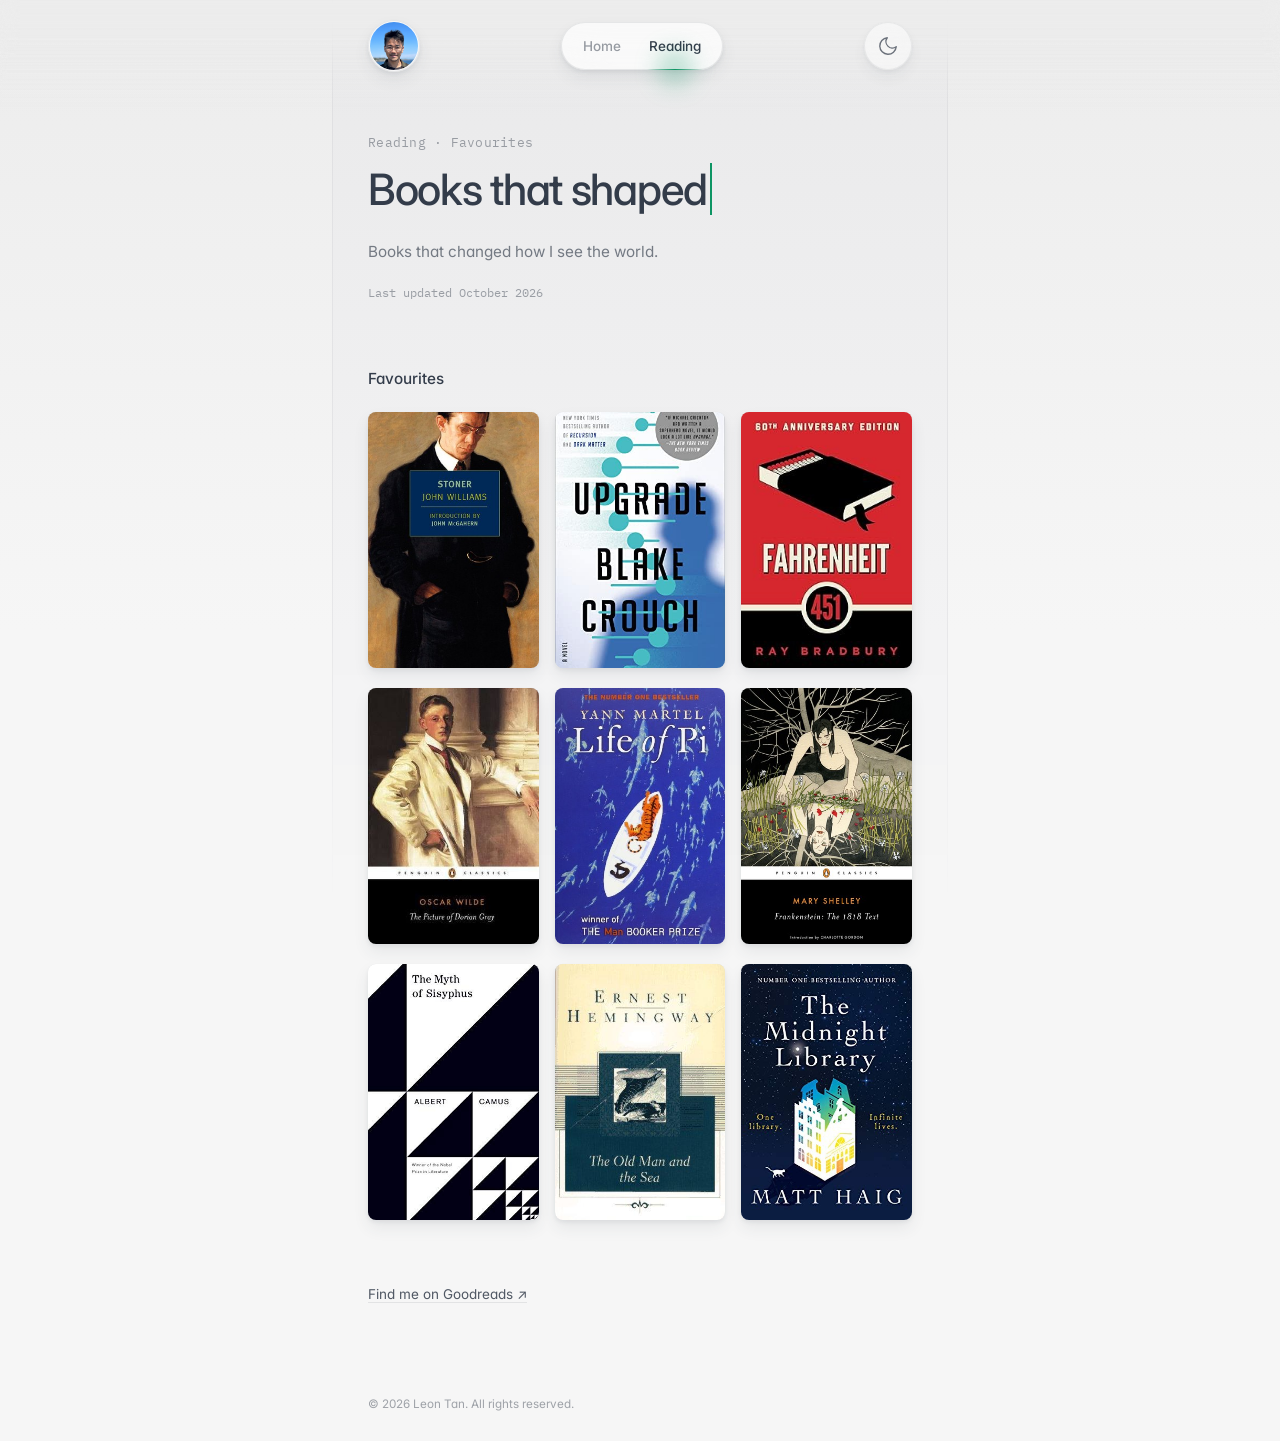
==== reading/index.html @ 954e8405 "v2.0.0 - Added a reading subpage" ====
<!DOCTYPE html>
<html lang="en" class="dark">
<head>
    <meta charset="UTF-8">
    <meta name="viewport" content="width=device-width, initial-scale=1.0">
    <title>Reading · it's Leon Tan</title>
    <meta name="description" content="A curated shelf of the books that have shaped Leon Tan's thinking.">
    <link rel="icon" type="image/x-icon" href="../src/rubik.png">

    <!-- Apply saved / system theme before first paint to avoid a flash -->
    <script>
        (function () {
            var root = document.documentElement;
            var theme;
            try { theme = localStorage.getItem("theme"); } catch (e) {}
            if (theme !== "light" && theme !== "dark") {
                theme = window.matchMedia("(prefers-color-scheme: light)").matches ? "light" : "dark";
            }
            root.classList.remove("light", "dark");
            root.classList.add(theme, "js");
        })();
    </script>

    <link rel="preconnect" href="https://fonts.googleapis.com">
    <link rel="preconnect" href="https://fonts.gstatic.com" crossorigin>
    <link rel="stylesheet" href="https://fonts.googleapis.com/css2?family=IBM+Plex+Mono:wght@400;500&family=Inter:wght@400;500;600&display=swap">
    <link rel="stylesheet" href="../css/index.css">
    <script src="../js/index.js" defer></script>
    <script src="../js/reading.js" defer></script>
</head>

<body>
    <div class="rails" aria-hidden="true"></div>

    <!-- ========== HEADER ========== -->
    <header>
        <div class="header-blur" aria-hidden="true">
            <span></span><span></span><span></span>
        </div>

        <div class="container header-inner">
            <a id="avatar" class="glass" href="../" aria-label="Leon Tan — home">
                <img src="../src/headshot.jpg" alt="Leon Tan" width="48" height="48">
            </a>

            <nav class="glass site-nav" aria-label="Main">
                <a href="../">Home</a>
                <a href="./" class="active" aria-current="page">Reading</a>
            </nav>

            <button id="theme-toggle" class="glass" type="button" aria-label="Switch theme">
                <svg class="icon-sun" viewBox="0 0 24 24" aria-hidden="true"><circle cx="12" cy="12" r="4"/><path d="M12 2v2M12 20v2M4.9 4.9l1.4 1.4M17.7 17.7l1.4 1.4M2 12h2M20 12h2M4.9 19.1l1.4-1.4M17.7 6.3l1.4-1.4"/></svg>
                <svg class="icon-moon" viewBox="0 0 24 24" aria-hidden="true"><path d="M21 12.8A9 9 0 1 1 11.2 3a7 7 0 0 0 9.8 9.8z"/></svg>
            </button>
        </div>
    </header>

    <!-- ========== MAIN ========== -->
    <main class="container">

        <!-- INTRO -->
        <section id="reading" class="ani">
            <p class="eyebrow">Reading &middot; Favourites</p>
            <h1 class="typewrite" data-type='["Books that shaped me.", "Lives I borrowed.", "Doors I walked through."]' data-period="2200"><span class="wrap"></span></h1>

            <p>
                Books that changed how I see the world. 
            </p>
            <p id="last-updated" class="updated" hidden></p>
        </section>

        <!-- SHELF (rendered by js/reading.js from src/goodreads_library_export.csv) -->
        <section id="favourites">
            <h2 class="ani">Favourites</h2>
            <ul id="book-grid" class="books"></ul>
            <p id="books-status" class="books-status" role="status">Loading the shelf…</p>
            <noscript><p class="books-status">The shelf needs JavaScript to load. You can still browse everything on Goodreads below.</p></noscript>
        </section>

        <!-- GOODREADS -->
        <section id="goodreads" class="ani">
            <p class="goodreads-link">
                <a href="https://www.goodreads.com/user/show/123224728-leon-the-amateur" target="_blank" rel="noopener noreferrer">Find me on Goodreads ↗</a>
            </p>
        </section>
    </main>

    <!-- ========== FOOTER ========== -->
    <footer class="container">
        <div>&#169; 2026 Leon Tan. All rights reserved.</div>
    </footer>
</body>

</html>
---- css/index.css ----
/* ==========================================================================
   THEME TOKENS
   All text/border colours derive from one base colour (--base, as RGB
   channels) at different opacities. Light/dark only swap the raw values.
   ========================================================================== */
:root {
    --column: 544px;
    --gutter: 20px;
    --header-height: 88px;

    --font-sans: "Inter", ui-sans-serif, system-ui, sans-serif;
    --font-mono: "IBM Plex Mono", ui-monospace, Menlo, Consolas, monospace;

    --ease-out-expo: cubic-bezier(.19, 1, .22, 1);
}

html.dark {
    --base: 255 255 255;
    --accent: 51 204 148;           /* brightened brand green for dark bg */
    --on-accent: 4 20 14;
    --bg-top: #050505;
    --bg-bottom: #111111;
    --glass-bg: rgb(255 255 255 / .06);
    --shadow: rgb(0 0 0 / .35);
    color-scheme: dark;
}

html.light {
    --base: 51 60 74;               /* slate */
    --accent: 14 149 100;           /* original brand green hsl(158 83% 32%) */
    --on-accent: 255 255 255;
    --bg-top: #ececec;
    --bg-bottom: #f6f6f6;
    --glass-bg: rgb(255 255 255 / .7);
    --shadow: rgb(51 60 74 / .08);
    color-scheme: light;
}

:root {
    --heading: rgb(var(--base));
    --text: rgb(var(--base) / .65);
    --muted: rgb(var(--base) / .45);
    --border: rgb(var(--base) / .1);
    --rail: rgb(var(--base) / .06);
    --accent-c: rgb(var(--accent));
}

/* ==========================================================================
   BASE
   ========================================================================== */
*, *::before, *::after { box-sizing: border-box; }

html {
    font-size: 18px;
    scroll-behavior: smooth;
    scroll-padding-top: var(--header-height);
    background-color: var(--bg-bottom);
    scrollbar-color: rgb(var(--accent) / .6) transparent;
    scrollbar-width: thin;
}

body {
    margin: 0;
    min-height: 100vh;
    min-height: 100dvh;
    display: flex;
    flex-direction: column;
    isolation: isolate;
    font-family: var(--font-sans);
    font-size: .85rem;
    line-height: 1.6;
    color: var(--text);
    -webkit-font-smoothing: antialiased;
    font-feature-settings: "kern", "liga", "cv11";
    transition: color .3s ease;
}

/* Fixed vertical background gradient */
body::before {
    content: "";
    position: fixed;
    inset: 0;
    z-index: -2;
    pointer-events: none;
    background: linear-gradient(to bottom, var(--bg-top) 0%, var(--bg-bottom) 70%);
}

::selection { background: rgb(var(--accent) / .3); color: var(--heading); }

a {
    color: rgb(var(--base) / .85);
    text-decoration: underline;
    text-decoration-color: var(--border);
    text-decoration-thickness: 1px;
    text-underline-offset: 3px;
    transition: color .2s ease, text-decoration-color .2s ease;
}
a:hover {
    color: var(--heading);
    text-decoration-color: var(--accent-c);
}

:focus-visible {
    outline: 2px solid var(--accent-c);
    outline-offset: 2px;
    border-radius: 6px;
}

.container {
    width: 100%;
    max-width: calc(var(--column) + 2 * var(--gutter));
    margin-inline: auto;
    padding-inline: var(--gutter);
}

/* Faint vertical rails framing the column */
.rails {
    position: fixed;
    inset-block: 0;
    left: 50%;
    z-index: -1;
    width: calc(var(--column) + 8vw);
    max-width: calc(var(--column) + 4rem);
    transform: translateX(-50%);
    pointer-events: none;
    border-inline: 1px solid var(--rail);
    background: rgb(var(--base) / .012);
    -webkit-mask-image: linear-gradient(#000 70%, transparent 100%);
            mask-image: linear-gradient(#000 70%, transparent 100%);
}

/* Scroll reveal (only hides content when JS is running) */
.js .ani {
    opacity: 0;
    transform: translateY(8px);
    transition: opacity .6s ease, transform .6s var(--ease-out-expo);
}
.js .ani.show {
    opacity: 1;
    transform: none;
}

/* ==========================================================================
   GLASS PILLS
   ========================================================================== */
.glass {
    background: var(--glass-bg);
    -webkit-backdrop-filter: blur(24px);
            backdrop-filter: blur(24px);
    border-radius: 999px;
    box-shadow:
        inset 0 0 0 1px var(--border),
        0 2px 4px var(--shadow),
        0 8px 16px var(--shadow);
}

/* ==========================================================================
   HEADER
   ========================================================================== */
header {
    position: sticky;
    top: 0;
    z-index: 100;
    padding: 20px 0;
}

/* Progressive blur: stacked layers, stronger toward the top */
.header-blur {
    position: absolute;
    inset: 0 0 -20px 0;
    pointer-events: none;
}
.header-blur::before {
    content: "";
    position: absolute;
    inset: 0;
    background: linear-gradient(to bottom, var(--bg-top) 0%, transparent 100%);
    opacity: .6;
}
.header-blur span {
    position: absolute;
    inset: 0;
}
.header-blur span:nth-child(1) {
    -webkit-backdrop-filter: blur(1px); backdrop-filter: blur(1px);
    -webkit-mask-image: linear-gradient(to bottom, #000 40%, transparent 100%);
            mask-image: linear-gradient(to bottom, #000 40%, transparent 100%);
}
.header-blur span:nth-child(2) {
    -webkit-backdrop-filter: blur(3px); backdrop-filter: blur(3px);
    -webkit-mask-image: linear-gradient(to bottom, #000 25%, transparent 75%);
            mask-image: linear-gradient(to bottom, #000 25%, transparent 75%);
}
.header-blur span:nth-child(3) {
    -webkit-backdrop-filter: blur(8px); backdrop-filter: blur(8px);
    -webkit-mask-image: linear-gradient(to bottom, #000 10%, transparent 50%);
            mask-image: linear-gradient(to bottom, #000 10%, transparent 50%);
}

.header-inner {
    position: relative;
    display: flex;
    align-items: center;
    justify-content: space-between;
    gap: 6px;
}

#avatar {
    display: block;
    padding: 2px;
    line-height: 0;
    transition: transform .2s ease;
}
#avatar img {
    width: 48px;
    height: 48px;
    border-radius: 50%;
    object-fit: cover;
}
#avatar:hover { transform: scale(1.05); }
#avatar:active { transform: scale(.95); }

/* Main nav pill (Home / Reading) */
.site-nav {
    display: flex;
    padding: 0 8px;
}
.site-nav a,
.section-nav a {
    position: relative;
    display: flex;
    align-items: center;
    justify-content: center;
    padding: 13px 10px;
    color: var(--heading);
    text-decoration: none;
    opacity: .5;
    transition: opacity .2s ease;
}
.site-nav a {
    padding-inline: 14px;
    font-size: .75rem;
    font-weight: 500;
    line-height: 22px;
}
:is(.site-nav, .section-nav) a:hover,
:is(.site-nav, .section-nav) a:focus-visible,
:is(.site-nav, .section-nav) a.active { opacity: 1; }

/* Active indicator: thin fading line + soft glow */
:is(.site-nav, .section-nav) a::after,
:is(.site-nav, .section-nav) a::before {
    content: "";
    position: absolute;
    left: 50%;
    pointer-events: none;
    opacity: 0;
    transform: translateX(-50%) scaleX(.4);
    transition: opacity .3s ease, transform .4s var(--ease-out-expo);
}
.site-nav a::after {
    bottom: 0;
    width: 70%;
    height: 1px;
    background: linear-gradient(to right, transparent, var(--accent-c), transparent);
}
.site-nav a::before {
    bottom: -14px;
    width: 32px;
    height: 32px;
    border-radius: 50%;
    background: rgb(var(--accent) / .35);
    filter: blur(12px);
}
.site-nav a.active::after,
.site-nav a.active::before {
    opacity: 1;
    transform: translateX(-50%) scaleX(1);
}

/* ==========================================================================
   SECTION NAV
   Same icons and active line/glow as the old header nav, turned vertical.
   Desktop: floating rail left of the column. Mobile: see RESPONSIVE.
   ========================================================================== */
.section-nav {
    position: fixed;
    z-index: 90;
    top: 50%;
    right: calc(50% + var(--column) / 2 + 2rem + 20px);
    transform: translateY(-50%);
}
.section-nav ul {
    display: flex;
    flex-direction: column;
    margin: 0;
    padding: 8px 0;
    list-style: none;
}
.section-nav a { padding: 10px 13px; }
.section-toggle { display: none; }

/* Vertical active indicator on the left edge */
.section-nav a::after,
.section-nav a::before {
    left: 0;
    top: 50%;
    transform: translateY(-50%) scaleY(.4);
}
.section-nav a::after {
    width: 1px;
    height: 60%;
    background: linear-gradient(to bottom, transparent, var(--accent-c), transparent);
}
.section-nav a::before {
    left: -16px;
    width: 32px;
    height: 32px;
    border-radius: 50%;
    background: rgb(var(--accent) / .35);
    filter: blur(12px);
    transform: translateY(-50%) scale(.4);
}
.section-nav a.active::after { opacity: 1; transform: translateY(-50%) scaleY(1); }
.section-nav a.active::before { opacity: 1; transform: translateY(-50%) scale(1); }

/* Hover label (desktop) */
.section-label {
    position: absolute;
    left: calc(100% + 10px);
    top: 50%;
    padding: 4px 10px;
    border-radius: 999px;
    font: 500 .65rem/1.4 var(--font-mono);
    white-space: nowrap;
    color: var(--heading);
    background: var(--bg-bottom);
    box-shadow: inset 0 0 0 1px var(--border), 0 4px 12px var(--shadow);
    opacity: 0;
    pointer-events: none;
    transform: translate(-6px, -50%);
    transition: opacity .2s ease, transform .3s var(--ease-out-expo);
}
.section-nav a:hover .section-label,
.section-nav a:focus-visible .section-label {
    opacity: 1;
    transform: translate(0, -50%);
}

/* Floating toggle (mobile) */
.section-toggle {
    align-items: center;
    padding: 11px;
    border: none;
    font: 500 .7rem/20px var(--font-mono);
    color: var(--heading);
    cursor: pointer;
    transition: transform .15s ease;
}
.section-toggle:active { transform: scale(.94); }
.section-toggle .current-icon { display: flex; }
.section-toggle .current-label {
    max-width: 0;
    overflow: hidden;
    white-space: nowrap;
    opacity: 0;
    transition: max-width .45s var(--ease-out-expo), margin .45s var(--ease-out-expo), opacity .25s ease;
}
.section-nav.peek .current-label {
    max-width: 120px;
    margin: 0 4px 0 8px;
    opacity: 1;
}
.section-nav.peek .current-icon { color: var(--accent-c); }
.section-toggle .current-icon { transition: color .3s ease; }

svg {
    width: 22px;
    height: 22px;
    fill: none;
    stroke: currentColor;
    stroke-width: 1.5;
    stroke-linecap: round;
    stroke-linejoin: round;
}

#theme-toggle {
    display: flex;
    align-items: center;
    justify-content: center;
    padding: 13px;
    border: none;
    color: var(--heading);
    cursor: pointer;
    opacity: .7;
    transition: opacity .2s ease, transform .15s ease;
}
#theme-toggle:hover { opacity: 1; }
#theme-toggle:active { transform: scale(.92); }
#theme-toggle svg { transition: transform .5s var(--ease-out-expo); }
#theme-toggle:hover svg { transform: rotate(20deg); }
html.dark .icon-moon,
html.light .icon-sun { display: none; }

/* ==========================================================================
   MAIN CONTENT
   ========================================================================== */
main {
    flex: 1;
    padding-top: 40px;
}

section { margin-top: 64px; }
section:first-child { margin-top: 0; }

h1, h2 {
    color: var(--heading);
    font-weight: 500;
    margin: 0;
}
h2 {
    font-size: .85rem;
    margin-bottom: 20px;
}
p { margin: 0 0 1em; }

/* ---------- About / intro ---------- */
.eyebrow {
    font-family: var(--font-mono);
    font-size: .7rem;
    letter-spacing: .02em;
    color: var(--muted);
    margin-bottom: 12px;
}

.typewrite {
    font-size: clamp(1.6rem, 7vw, 2.4rem);
    line-height: 1.2;
    letter-spacing: -.03em;
    min-height: 1.2em;
    margin-bottom: 24px;
}
.typewrite > .wrap {
    padding-right: 3px;
    border-right: 2px solid var(--accent-c);
    animation: blink 1s steps(1) infinite;
}
@keyframes blink {
    50% { border-right-color: transparent; }
}

.actions {
    display: flex;
    flex-wrap: wrap;
    gap: 8px;
    margin-top: 24px;
}
.btn {
    display: inline-flex;
    align-items: center;
    padding: 7px 14px;
    border-radius: 999px;
    font-size: .75rem;
    font-weight: 500;
    line-height: 1;
    text-decoration: none;
    color: var(--heading);
    background: rgb(var(--base) / .06);
    box-shadow: inset 0 0 0 1px var(--border);
    transition: background-color .2s ease, transform .15s ease;
}
.btn:hover { background: rgb(var(--base) / .12); }
.btn:active { transform: scale(.95); }
.btn-primary {
    color: rgb(var(--on-accent));
    background: var(--accent-c);
    box-shadow: none;
}
.btn-primary:hover {
    color: rgb(var(--on-accent));
    background: rgb(var(--accent) / .85);
}

/* ---------- Two-column entries (experience, education, skills) ---------- */
.entries {
    display: grid;
    grid-template-columns: 22% 1fr;
    column-gap: 4%;
    row-gap: 22px;
    margin: 0;
}
.entries dt {
    font-family: var(--font-mono);
    font-size: .7rem;
    color: var(--muted);
    padding-top: 2px;
}
.entries dd { margin: 0; }
.entries strong {
    display: block;
    color: var(--heading);
    font-weight: 500;
}
.entries .at { color: var(--muted); font-weight: 400; }
.entries small {
    display: block;
    font-size: .75rem;
    color: var(--muted);
}
.entries dd p { margin: 6px 0 0; }

/* Skill tags */
.tags {
    display: flex;
    flex-wrap: wrap;
    gap: 6px;
}
.tags span {
    padding: 3px 10px;
    border-radius: 999px;
    font-size: .75rem;
    color: var(--text);
    background: rgb(var(--base) / .04);
    box-shadow: inset 0 0 0 1px var(--border);
    transition: background-color .25s ease, color .25s ease, box-shadow .25s ease;
}
.tags span:hover {
    color: var(--accent-c);
    background: rgb(var(--accent) / .12);
    box-shadow: inset 0 0 0 1px rgb(var(--accent) / .35);
}

/* ---------- Collapsible "Earlier work" ---------- */
.collapse {
    display: grid;
    grid-template-rows: 0fr;
    transition: grid-template-rows .7s ease-in-out;
}
.collapse > div {
    min-height: 0;
    overflow: hidden;
}
.collapse .entries { padding-top: 22px; }
.collapse.open { grid-template-rows: 1fr; }

.collapse dt,
.collapse dd {
    opacity: 0;
    transform: translateY(-6px);
    transition: opacity .5s ease-out, transform .5s ease-out;
}
.collapse.open dt,
.collapse.open dd {
    opacity: 1;
    transform: none;
}
.collapse.open :is(dt, dd):nth-of-type(1) { transition-delay: .1s; }
.collapse.open :is(dt, dd):nth-of-type(2) { transition-delay: .25s; }
.collapse.open :is(dt, dd):nth-of-type(3) { transition-delay: .4s; }

.divider-toggle {
    display: flex;
    align-items: center;
    margin-top: 16px;
}
.divider-toggle > span {
    flex: 1;
    height: 1px;
    background: linear-gradient(to right, transparent, var(--border));
}
.divider-toggle > span:last-child {
    background: linear-gradient(to left, transparent, var(--border));
}
.divider-toggle button {
    display: inline-flex;
    align-items: center;
    gap: 6px;
    padding: 6px 10px 6px 12px;
    border: none;
    border-radius: 999px;
    background: transparent;
    font: 500 .75rem/1 var(--font-sans);
    color: rgb(var(--base) / .85);
    cursor: pointer;
    transition: background-color .15s ease, color .15s ease, transform .15s ease;
}
.divider-toggle button:hover {
    color: var(--heading);
    background: rgb(var(--base) / .08);
}
.divider-toggle button:active { transform: scale(.95); }
.divider-toggle .arrow {
    display: inline-block;
    transition: transform .4s var(--ease-out-expo);
}
.divider-toggle button[aria-expanded="true"] .arrow { transform: rotate(180deg); }

/* ---------- Projects ---------- */
.projects {
    /* Pull the first row up so its title sits the same distance below the
       heading as the first entry in other sections. */
    margin: -14px 0 0;
    padding: 0;
    list-style: none;
}
.projects li + li { border-top: 1px solid var(--border); }

.project {
    --x: 50%;
    --y: 50%;
    position: relative;
    display: grid;
    gap: 2px;
    padding: 14px 0;
    color: var(--text);
    text-decoration: none;
    isolation: isolate;
}
/* Hover card: green-tinted wash, a cursor-following spotlight (--x/--y set
   in index.js), a thin accent outline and a soft outer glow. */
.project::before {
    content: "";
    position: absolute;
    inset: 2px -14px;
    z-index: -1;
    border-radius: 12px;
    background:
        radial-gradient(220px circle at var(--x) var(--y), rgb(var(--accent) / .16), transparent 70%),
        rgb(var(--accent) / .04);
    box-shadow:
        inset 0 0 0 1px rgb(var(--accent) / .22),
        0 0 28px -6px rgb(var(--accent) / .35);
    opacity: 0;
    transform: scale(.985);
    transition: opacity .3s ease, transform .4s var(--ease-out-expo);
}
.project:hover,
.project:focus-visible { color: var(--text); outline: none; }
.project:hover::before,
.project:focus-visible::before {
    opacity: 1;
    transform: none;
}
.project:active::before { transform: scale(.99); }
.project .project-name { transition: color .25s ease, text-shadow .25s ease; }
.project:hover .project-name,
.project:focus-visible .project-name {
    color: var(--accent-c);
    text-shadow: 0 0 18px rgb(var(--accent) / .45);
}

.project-head {
    display: flex;
    align-items: baseline;
    gap: 6px;
}
.project-name {
    color: var(--heading);
    font-size: .95rem;
    font-weight: 500;
    letter-spacing: -.01em;
}
.project-arrow {
    color: var(--muted);
    font-size: .8rem;
    transition: color .2s ease, transform .3s var(--ease-out-expo);
}
.project:hover .project-arrow,
.project:focus-visible .project-arrow {
    color: var(--accent-c);
    transform: translate(2px, -2px);
}

.project-meta {
    display: flex;
    flex-wrap: wrap;
    margin-top: 6px;
    font-family: var(--font-mono);
    font-size: .65rem;
    color: var(--muted);
}
.project-tag::before {
    content: "·";
    margin: 0 7px;
}

/* ---------- Contact ---------- */
.inline-links {
    display: flex;
    flex-wrap: wrap;
    gap: 8px 22px;
    margin: 0;
    padding: 0;
    list-style: none;
}

/* ---------- Reading ---------- */
.updated {
    margin-top: 20px;
    font-family: var(--font-mono);
    font-size: .65rem;
    color: var(--muted);
}

.books {
    display: grid;
    grid-template-columns: repeat(3, 1fr);
    gap: 20px 16px;
    margin: 0;
    padding: 0;
    list-style: none;
}

.book {
    position: relative;
    display: block;
    width: 100%;
    padding: 0;
    border: none;
    border-radius: 8px;
    background: none;
    font: inherit;
    text-align: left;
    color: inherit;
    cursor: pointer;
    transition: transform .5s var(--ease-out-expo);
    -webkit-tap-highlight-color: transparent;
}

.book-cover {
    position: relative;
    display: block;
    aspect-ratio: 2 / 3;
    overflow: hidden;
    border-radius: 8px;
    background: rgb(var(--base) / .05);
    box-shadow:
        inset 0 0 0 1px var(--border),
        0 2px 4px var(--shadow),
        0 8px 16px var(--shadow);
    transition: box-shadow .4s ease;
}
.book-cover img {
    position: absolute;
    inset: 0;
    width: 100%;
    height: 100%;
    object-fit: cover;           /* crops to fit, never stretches */
    opacity: 0;
    transition: opacity .5s ease, transform .6s var(--ease-out-expo);
}
.book-cover.loaded img { opacity: 1; }
.book-cover.loaded .book-fallback { visibility: hidden; }

/* Shown until a cover loads, and kept when none exists */
.book-fallback {
    position: absolute;
    inset: 0;
    display: flex;
    flex-direction: column;
    justify-content: flex-end;
    gap: 4px;
    padding: 14px;
    background: linear-gradient(160deg, rgb(var(--accent) / .14), rgb(var(--base) / .03) 60%);
}
.book-fallback-title {
    color: var(--heading);
    font-size: .8rem;
    font-weight: 500;
    line-height: 1.3;
}
.book-fallback-author {
    font-size: .65rem;
    color: var(--muted);
}

/* Overlay: fades and slides up over the bottom of the cover */
.book-info {
    position: absolute;
    inset: 0;
    display: flex;
    flex-direction: column;
    justify-content: flex-end;
    gap: 2px;
    padding: 14px 12px;
    border-radius: 8px;
    background: linear-gradient(to top, rgb(0 0 0 / .88) 0%, rgb(0 0 0 / .6) 45%, rgb(0 0 0 / .1) 100%);
    color: rgb(255 255 255 / .75);
    opacity: 0;
    transition: opacity .35s ease;
}
.book-info > * {
    transform: translateY(8px);
    transition: transform .5s var(--ease-out-expo);
}
.book-title {
    color: #fff;
    font-size: .8rem;
    font-weight: 500;
    line-height: 1.3;
    letter-spacing: -.01em;
}
.book-author { font-size: .7rem; }
.book-date {
    margin-top: 6px;
    font-family: var(--font-mono);
    font-size: .6rem;
    color: rgb(var(--accent));
}

.book[aria-expanded="true"],
.book:focus-visible { transform: translateY(-4px); }
.book[aria-expanded="true"] .book-cover,
.book:focus-visible .book-cover {
    box-shadow:
        inset 0 0 0 1px rgb(var(--accent) / .35),
        0 10px 24px var(--shadow),
        0 0 28px -6px rgb(var(--accent) / .35);
}
.book[aria-expanded="true"] img,
.book:focus-visible img { transform: scale(1.04); }
.book[aria-expanded="true"] .book-info,
.book:focus-visible .book-info { opacity: 1; }
.book[aria-expanded="true"] .book-info > *,
.book:focus-visible .book-info > * { transform: none; }
.book:focus-visible { outline-offset: 4px; border-radius: 8px; }

/* Hover reveal only on real pointers; touch uses tap (aria-expanded) */
@media (hover: hover) and (pointer: fine) {
    .book:hover { transform: translateY(-4px); }
    .book:hover .book-cover {
        box-shadow:
            inset 0 0 0 1px rgb(var(--accent) / .35),
            0 10px 24px var(--shadow),
            0 0 28px -6px rgb(var(--accent) / .35);
    }
    .book:hover img { transform: scale(1.04); }
    .book:hover .book-info { opacity: 1; }
    .book:hover .book-info > * { transform: none; }
}

.books-status {
    font-size: .75rem;
    color: var(--muted);
}

.goodreads-link {
    font-size: .75rem;
    color: var(--muted);
}

.visually-hidden {
    position: absolute;
    width: 1px;
    height: 1px;
    overflow: hidden;
    clip: rect(0 0 0 0);
    white-space: nowrap;
}

/* Smooth cross-page transition (Home <-> Reading); the header stays put */
@view-transition { navigation: auto; }
header { view-transition-name: site-header; }

/* ==========================================================================
   FOOTER
   ========================================================================== */
footer {
    display: flex;
    justify-content: space-between;
    gap: 4px 16px;
    margin-top: 48px;
    padding-block: 28px;
    font-size: .65rem;
    color: var(--muted);
}

/* ==========================================================================
   RESPONSIVE
   ========================================================================== */
/* Section nav collapses to a floating button when the side gutter is too narrow */
@media (max-width: 860px) {
    .section-nav {
        top: auto;
        right: 16px;
        bottom: max(16px, env(safe-area-inset-bottom));
        transform: none;
        display: flex;
        flex-direction: column-reverse;
        align-items: flex-end;
        gap: 8px;
    }
    .section-toggle { display: flex; }
    .section-nav ul {
        padding: 6px 0;
        border-radius: 20px;
        opacity: 0;
        visibility: hidden;
        transform: translateY(8px) scale(.96);
        transform-origin: bottom right;
        transition: opacity .2s ease, transform .35s var(--ease-out-expo), visibility 0s .35s;
    }
    .section-nav.open ul {
        opacity: 1;
        visibility: visible;
        transform: none;
        transition-delay: 0s;
    }
    .section-nav a {
        justify-content: flex-start;
        gap: 10px;
        padding: 9px 18px 9px 14px;
    }
    .section-label {
        position: static;
        padding: 0;
        font-size: .7rem;
        background: none;
        box-shadow: none;
        opacity: 1;
        transform: none;
    }
    .section-nav a::before { left: -14px; }
}

@media (max-width: 600px) {
    html { font-size: 17px; }
    .rails { display: none; }
}

@media (max-width: 544px) {
    :root { --gutter: 16px; --header-height: 76px; }

    header { padding: 14px 0; }
    #avatar img { width: 40px; height: 40px; }
    .site-nav { padding: 0 4px; }
    .site-nav a { padding: 11px 12px; }
    #theme-toggle { padding: 11px; }
    svg { width: 20px; height: 20px; }

    main { padding-top: 24px; }
    section { margin-top: 52px; }

    .entries {
        grid-template-columns: 1fr;
        row-gap: 4px;
    }
    .entries dd { margin-bottom: 16px; }
    .books { grid-template-columns: repeat(2, 1fr); gap: 16px 12px; }
    .collapse .entries { padding-top: 16px; }

    footer {
        flex-direction: column;
        align-items: center;
        text-align: center;
    }
}

@media (max-width: 380px) {
    .site-nav a { padding-inline: 9px; }
}

@media (prefers-reduced-motion: reduce) {
    @view-transition { navigation: none; }
    html { scroll-behavior: auto; }
    *, *::before, *::after {
        transition-duration: 0s !important;
        transition-delay: 0s !important;
        animation: none !important;
    }
    .js .ani { opacity: 1; transform: none; }
}
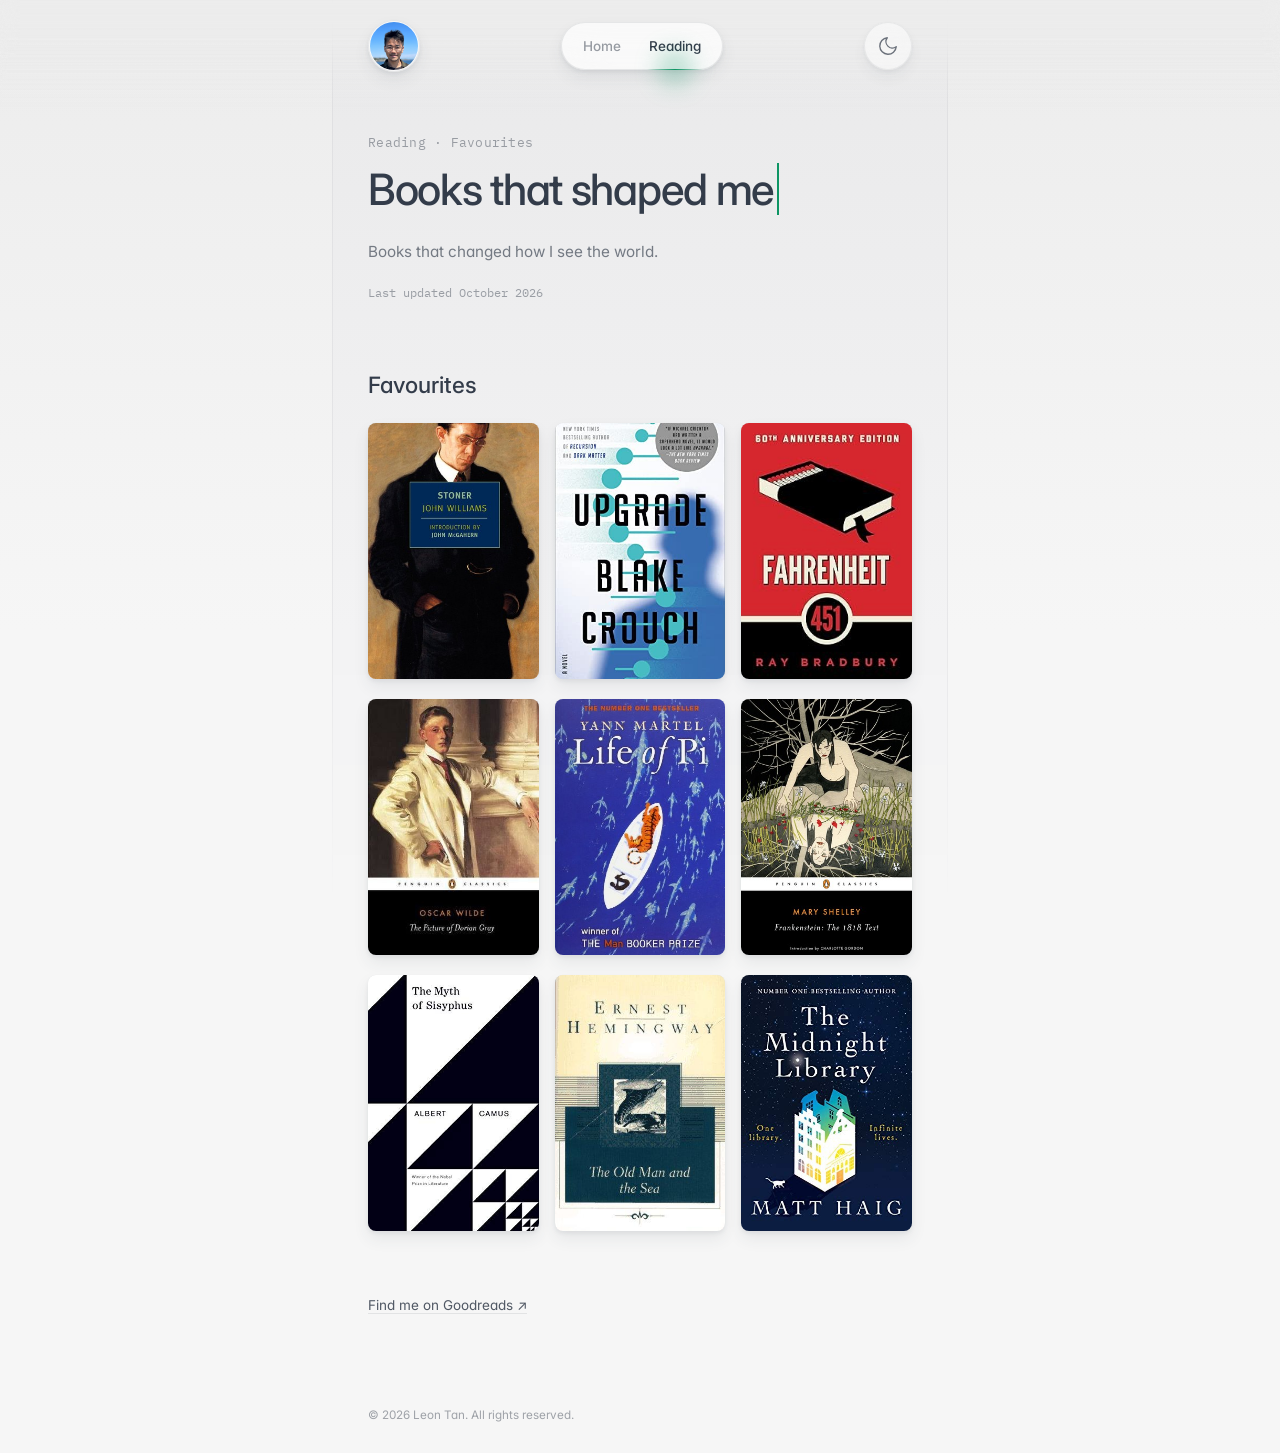
==== commit 8613e58b: "v2.0.2 - Minor stylistic changes on the landing page. - Each page now have their own css file, impro" ====
--- a/reading/index.html
+++ b/reading/index.html
@@ -24,7 +24,8 @@
     <link rel="preconnect" href="https://fonts.googleapis.com">
     <link rel="preconnect" href="https://fonts.gstatic.com" crossorigin>
     <link rel="stylesheet" href="https://fonts.googleapis.com/css2?family=IBM+Plex+Mono:wght@400;500&family=Inter:wght@400;500;600&display=swap">
-    <link rel="stylesheet" href="../css/index.css">
+    <link rel="stylesheet" href="../css/main.css">
+    <link rel="stylesheet" href="../css/reading.css">
     <script src="../js/index.js" defer></script>
     <script src="../js/reading.js" defer></script>
 </head>
--- a/css/main.css
+++ b/css/main.css
@@ -0,0 +1,417 @@
+/* ==========================================================================
+   THEME TOKENS
+   All text/border colours derive from one base colour (--base, as RGB
+   channels) at different opacities. Light/dark only swap the raw values.
+   ========================================================================== */
+:root {
+    --column: 544px;
+    --gutter: 20px;
+    --header-height: 88px;
+
+    --font-sans: "Inter", ui-sans-serif, system-ui, sans-serif;
+    --font-mono: "IBM Plex Mono", ui-monospace, Menlo, Consolas, monospace;
+
+    --ease-out-expo: cubic-bezier(.19, 1, .22, 1);
+}
+
+html.dark {
+    --base: 255 255 255;
+    --accent: 51 204 148;           /* brightened brand green for dark bg */
+    --on-accent: 4 20 14;
+    --bg-top: #050505;
+    --bg-bottom: #111111;
+    --glass-bg: rgb(255 255 255 / .06);
+    --shadow: rgb(0 0 0 / .35);
+    color-scheme: dark;
+}
+
+html.light {
+    --base: 51 60 74;               /* slate */
+    --accent: 14 149 100;           /* original brand green hsl(158 83% 32%) */
+    --on-accent: 255 255 255;
+    --bg-top: #ececec;
+    --bg-bottom: #f6f6f6;
+    --glass-bg: rgb(255 255 255 / .7);
+    --shadow: rgb(51 60 74 / .08);
+    color-scheme: light;
+}
+
+:root {
+    --heading: rgb(var(--base));
+    --text: rgb(var(--base) / .65);
+    --muted: rgb(var(--base) / .45);
+    --border: rgb(var(--base) / .1);
+    --rail: rgb(var(--base) / .06);
+    --accent-c: rgb(var(--accent));
+}
+
+/* ==========================================================================
+   BASE
+   ========================================================================== */
+*, *::before, *::after { box-sizing: border-box; }
+
+html {
+    font-size: 18px;
+    scroll-behavior: smooth;
+    scroll-padding-top: var(--header-height);
+    background-color: var(--bg-bottom);
+    scrollbar-color: rgb(var(--accent) / .6) transparent;
+    scrollbar-width: thin;
+}
+
+body {
+    margin: 0;
+    min-height: 100vh;
+    min-height: 100dvh;
+    display: flex;
+    flex-direction: column;
+    isolation: isolate;
+    font-family: var(--font-sans);
+    font-size: .85rem;
+    line-height: 1.6;
+    color: var(--text);
+    -webkit-font-smoothing: antialiased;
+    font-feature-settings: "kern", "liga", "cv11";
+    transition: color .3s ease;
+}
+
+/* Fixed vertical background gradient */
+body::before {
+    content: "";
+    position: fixed;
+    inset: 0;
+    z-index: -2;
+    pointer-events: none;
+    background: linear-gradient(to bottom, var(--bg-top) 0%, var(--bg-bottom) 70%);
+}
+
+::selection { background: rgb(var(--accent) / .3); color: var(--heading); }
+
+a {
+    color: rgb(var(--base) / .85);
+    text-decoration: underline;
+    text-decoration-color: var(--border);
+    text-decoration-thickness: 1px;
+    text-underline-offset: 3px;
+    transition: color .2s ease, text-decoration-color .2s ease;
+}
+a:hover {
+    color: var(--heading);
+    text-decoration-color: var(--accent-c);
+}
+
+:focus-visible {
+    outline: 2px solid var(--accent-c);
+    outline-offset: 2px;
+    border-radius: 6px;
+}
+
+.container {
+    width: 100%;
+    max-width: calc(var(--column) + 2 * var(--gutter));
+    margin-inline: auto;
+    padding-inline: var(--gutter);
+}
+
+/* Faint vertical rails framing the column */
+.rails {
+    position: fixed;
+    inset-block: 0;
+    left: 50%;
+    z-index: -1;
+    width: calc(var(--column) + 8vw);
+    max-width: calc(var(--column) + 4rem);
+    transform: translateX(-50%);
+    pointer-events: none;
+    border-inline: 1px solid var(--rail);
+    background: rgb(var(--base) / .012);
+    -webkit-mask-image: linear-gradient(#000 70%, transparent 100%);
+            mask-image: linear-gradient(#000 70%, transparent 100%);
+}
+
+/* Scroll reveal (only hides content when JS is running) */
+.js .ani {
+    opacity: 0;
+    transform: translateY(8px);
+    transition: opacity .6s ease, transform .6s var(--ease-out-expo);
+}
+.js .ani.show {
+    opacity: 1;
+    transform: none;
+}
+
+/* ==========================================================================
+   GLASS PILLS
+   ========================================================================== */
+.glass {
+    background: var(--glass-bg);
+    -webkit-backdrop-filter: blur(24px);
+            backdrop-filter: blur(24px);
+    border-radius: 999px;
+    box-shadow:
+        inset 0 0 0 1px var(--border),
+        0 2px 4px var(--shadow),
+        0 8px 16px var(--shadow);
+}
+
+/* ==========================================================================
+   HEADER
+   ========================================================================== */
+header {
+    position: sticky;
+    top: 0;
+    z-index: 100;
+    padding: 20px 0;
+}
+
+/* Progressive blur: stacked layers, stronger toward the top */
+.header-blur {
+    position: absolute;
+    inset: 0 0 -20px 0;
+    pointer-events: none;
+}
+.header-blur::before {
+    content: "";
+    position: absolute;
+    inset: 0;
+    background: linear-gradient(to bottom, var(--bg-top) 0%, transparent 100%);
+    opacity: .6;
+}
+.header-blur span {
+    position: absolute;
+    inset: 0;
+}
+.header-blur span:nth-child(1) {
+    -webkit-backdrop-filter: blur(1px); backdrop-filter: blur(1px);
+    -webkit-mask-image: linear-gradient(to bottom, #000 40%, transparent 100%);
+            mask-image: linear-gradient(to bottom, #000 40%, transparent 100%);
+}
+.header-blur span:nth-child(2) {
+    -webkit-backdrop-filter: blur(3px); backdrop-filter: blur(3px);
+    -webkit-mask-image: linear-gradient(to bottom, #000 25%, transparent 75%);
+            mask-image: linear-gradient(to bottom, #000 25%, transparent 75%);
+}
+.header-blur span:nth-child(3) {
+    -webkit-backdrop-filter: blur(8px); backdrop-filter: blur(8px);
+    -webkit-mask-image: linear-gradient(to bottom, #000 10%, transparent 50%);
+            mask-image: linear-gradient(to bottom, #000 10%, transparent 50%);
+}
+
+.header-inner {
+    position: relative;
+    display: flex;
+    align-items: center;
+    justify-content: space-between;
+    gap: 6px;
+}
+
+#avatar {
+    display: block;
+    padding: 2px;
+    line-height: 0;
+    transition: transform .2s ease;
+}
+#avatar img {
+    width: 48px;
+    height: 48px;
+    border-radius: 50%;
+    object-fit: cover;
+}
+#avatar:hover { transform: scale(1.05); }
+#avatar:active { transform: scale(.95); }
+
+/* Main nav pill (Home / Reading) */
+.site-nav {
+    display: flex;
+    padding: 0 8px;
+}
+.site-nav a,
+.section-nav a {
+    position: relative;
+    display: flex;
+    align-items: center;
+    justify-content: center;
+    padding: 13px 10px;
+    color: var(--heading);
+    text-decoration: none;
+    opacity: .5;
+    transition: opacity .2s ease;
+}
+.site-nav a {
+    padding-inline: 14px;
+    font-size: .75rem;
+    font-weight: 500;
+    line-height: 22px;
+}
+:is(.site-nav, .section-nav) a:hover,
+:is(.site-nav, .section-nav) a:focus-visible,
+:is(.site-nav, .section-nav) a.active { opacity: 1; }
+
+/* Active indicator: thin fading line + soft glow */
+:is(.site-nav, .section-nav) a::after,
+:is(.site-nav, .section-nav) a::before {
+    content: "";
+    position: absolute;
+    left: 50%;
+    pointer-events: none;
+    opacity: 0;
+    transform: translateX(-50%) scaleX(.4);
+    transition: opacity .3s ease, transform .4s var(--ease-out-expo);
+}
+.site-nav a::after {
+    bottom: 0;
+    width: 70%;
+    height: 1px;
+    background: linear-gradient(to right, transparent, var(--accent-c), transparent);
+}
+.site-nav a::before {
+    bottom: -14px;
+    width: 32px;
+    height: 32px;
+    border-radius: 50%;
+    background: rgb(var(--accent) / .35);
+    filter: blur(12px);
+}
+.site-nav a.active::after,
+.site-nav a.active::before {
+    opacity: 1;
+    transform: translateX(-50%) scaleX(1);
+}
+
+
+svg {
+    width: 22px;
+    height: 22px;
+    fill: none;
+    stroke: currentColor;
+    stroke-width: 1.5;
+    stroke-linecap: round;
+    stroke-linejoin: round;
+}
+
+#theme-toggle {
+    display: flex;
+    align-items: center;
+    justify-content: center;
+    padding: 13px;
+    border: none;
+    color: var(--heading);
+    cursor: pointer;
+    opacity: .7;
+    transition: opacity .2s ease, transform .15s ease;
+}
+#theme-toggle:hover { opacity: 1; }
+#theme-toggle:active { transform: scale(.92); }
+#theme-toggle svg { transition: transform .5s var(--ease-out-expo); }
+#theme-toggle:hover svg { transform: rotate(20deg); }
+html.dark .icon-moon,
+html.light .icon-sun { display: none; }
+
+
+/* ==========================================================================
+   MAIN CONTENT
+   ========================================================================== */
+main {
+    flex: 1;
+    padding-top: 40px;
+}
+
+section { margin-top: 64px; }
+section:first-child { margin-top: 0; }
+
+h1, h2 {
+    color: var(--heading);
+    font-weight: 500;
+    margin: 0;
+}
+h2 {
+    font-size: 1.25rem;
+    margin-bottom: 20px;
+}
+p { margin: 0 0 1em; }
+
+/* ---------- About / intro ---------- */
+.eyebrow {
+    font-family: var(--font-mono);
+    font-size: .7rem;
+    letter-spacing: .02em;
+    color: var(--muted);
+    margin-bottom: 12px;
+}
+
+.typewrite {
+    font-size: clamp(1.6rem, 7vw, 2.4rem);
+    line-height: 1.2;
+    letter-spacing: -.03em;
+    min-height: 1.2em;
+    margin-bottom: 24px;
+}
+.typewrite > .wrap {
+    padding-right: 3px;
+    border-right: 2px solid var(--accent-c);
+    animation: blink 1s steps(1) infinite;
+}
+@keyframes blink {
+    50% { border-right-color: transparent; }
+}
+
+/* Smooth cross-page transition (Home <-> Reading); the header stays put */
+@view-transition { navigation: auto; }
+header { view-transition-name: site-header; }
+
+/* ==========================================================================
+   FOOTER
+   ========================================================================== */
+footer {
+    display: flex;
+    justify-content: space-between;
+    gap: 4px 16px;
+    margin-top: 48px;
+    padding-block: 28px;
+    font-size: .65rem;
+    color: var(--muted);
+}
+
+
+/* ==========================================================================
+   RESPONSIVE
+   ========================================================================== */
+@media (max-width: 600px) {
+    html { font-size: 17px; }
+    .rails { display: none; }
+}
+
+@media (max-width: 544px) {
+    :root { --gutter: 16px; --header-height: 76px; }
+
+    header { padding: 14px 0; }
+    #avatar img { width: 40px; height: 40px; }
+    .site-nav { padding: 0 4px; }
+    .site-nav a { padding: 11px 12px; }
+    #theme-toggle { padding: 11px; }
+    svg { width: 20px; height: 20px; }
+
+    main { padding-top: 24px; }
+    section { margin-top: 52px; }
+
+    footer {
+        flex-direction: column;
+        align-items: center;
+        text-align: center;
+    }
+}
+
+@media (max-width: 380px) {
+    .site-nav a { padding-inline: 9px; }
+}
+
+@media (prefers-reduced-motion: reduce) {
+    @view-transition { navigation: none; }
+    html { scroll-behavior: auto; }
+    *, *::before, *::after {
+        transition-duration: 0s !important;
+        transition-delay: 0s !important;
+        animation: none !important;
+    }
+    .js .ani { opacity: 1; transform: none; }
+}
--- a/css/reading.css
+++ b/css/reading.css
@@ -0,0 +1,175 @@
+/* ==========================================================================
+   READING PAGE (reading/index.html)
+   Loaded after main.css.
+   ========================================================================== */
+
+.updated {
+    margin-top: 20px;
+    font-family: var(--font-mono);
+    font-size: .65rem;
+    color: var(--muted);
+}
+
+.books {
+    display: grid;
+    grid-template-columns: repeat(3, 1fr);
+    gap: 20px 16px;
+    margin: 0;
+    padding: 0;
+    list-style: none;
+}
+
+.book {
+    position: relative;
+    display: block;
+    width: 100%;
+    padding: 0;
+    border: none;
+    border-radius: 8px;
+    background: none;
+    font: inherit;
+    text-align: left;
+    color: inherit;
+    cursor: pointer;
+    transition: transform .5s var(--ease-out-expo);
+    -webkit-tap-highlight-color: transparent;
+}
+
+.book-cover {
+    position: relative;
+    display: block;
+    aspect-ratio: 2 / 3;
+    overflow: hidden;
+    border-radius: 8px;
+    background: rgb(var(--base) / .05);
+    box-shadow:
+        inset 0 0 0 1px var(--border),
+        0 2px 4px var(--shadow),
+        0 8px 16px var(--shadow);
+    transition: box-shadow .4s ease;
+}
+.book-cover img {
+    position: absolute;
+    inset: 0;
+    width: 100%;
+    height: 100%;
+    object-fit: cover;           /* crops to fit, never stretches */
+    opacity: 0;
+    transition: opacity .5s ease, transform .6s var(--ease-out-expo);
+}
+.book-cover.loaded img { opacity: 1; }
+.book-cover.loaded .book-fallback { visibility: hidden; }
+
+/* Shown until a cover loads, and kept when none exists */
+.book-fallback {
+    position: absolute;
+    inset: 0;
+    display: flex;
+    flex-direction: column;
+    justify-content: flex-end;
+    gap: 4px;
+    padding: 14px;
+    background: linear-gradient(160deg, rgb(var(--accent) / .14), rgb(var(--base) / .03) 60%);
+}
+.book-fallback-title {
+    color: var(--heading);
+    font-size: .8rem;
+    font-weight: 500;
+    line-height: 1.3;
+}
+.book-fallback-author {
+    font-size: .65rem;
+    color: var(--muted);
+}
+
+/* Overlay: fades and slides up over the bottom of the cover */
+.book-info {
+    position: absolute;
+    inset: 0;
+    display: flex;
+    flex-direction: column;
+    justify-content: flex-end;
+    gap: 2px;
+    padding: 14px 12px;
+    border-radius: 8px;
+    background: linear-gradient(to top, rgb(0 0 0 / .88) 0%, rgb(0 0 0 / .6) 45%, rgb(0 0 0 / .1) 100%);
+    color: rgb(255 255 255 / .75);
+    opacity: 0;
+    transition: opacity .35s ease;
+}
+.book-info > * {
+    transform: translateY(8px);
+    transition: transform .5s var(--ease-out-expo);
+}
+.book-title {
+    color: #fff;
+    font-size: .8rem;
+    font-weight: 500;
+    line-height: 1.3;
+    letter-spacing: -.01em;
+}
+.book-author { font-size: .7rem; }
+.book-date {
+    margin-top: 6px;
+    font-family: var(--font-mono);
+    font-size: .6rem;
+    color: rgb(var(--accent));
+}
+
+.book[aria-expanded="true"],
+.book:focus-visible { transform: translateY(-4px); }
+.book[aria-expanded="true"] .book-cover,
+.book:focus-visible .book-cover {
+    box-shadow:
+        inset 0 0 0 1px rgb(var(--accent) / .35),
+        0 10px 24px var(--shadow),
+        0 0 28px -6px rgb(var(--accent) / .35);
+}
+.book[aria-expanded="true"] img,
+.book:focus-visible img { transform: scale(1.04); }
+.book[aria-expanded="true"] .book-info,
+.book:focus-visible .book-info { opacity: 1; }
+.book[aria-expanded="true"] .book-info > *,
+.book:focus-visible .book-info > * { transform: none; }
+.book:focus-visible { outline-offset: 4px; border-radius: 8px; }
+
+/* Hover reveal only on real pointers; touch uses tap (aria-expanded) */
+@media (hover: hover) and (pointer: fine) {
+    .book:hover { transform: translateY(-4px); }
+    .book:hover .book-cover {
+        box-shadow:
+            inset 0 0 0 1px rgb(var(--accent) / .35),
+            0 10px 24px var(--shadow),
+            0 0 28px -6px rgb(var(--accent) / .35);
+    }
+    .book:hover img { transform: scale(1.04); }
+    .book:hover .book-info { opacity: 1; }
+    .book:hover .book-info > * { transform: none; }
+}
+
+.books-status {
+    font-size: .75rem;
+    color: var(--muted);
+}
+
+.goodreads-link {
+    font-size: .75rem;
+    color: var(--muted);
+}
+
+
+.visually-hidden {
+    position: absolute;
+    width: 1px;
+    height: 1px;
+    overflow: hidden;
+    clip: rect(0 0 0 0);
+    white-space: nowrap;
+}
+
+/* ==========================================================================
+   RESPONSIVE
+   ========================================================================== */
+@media (max-width: 544px) {
+    .books { grid-template-columns: repeat(2, 1fr); gap: 16px 12px; }
+}
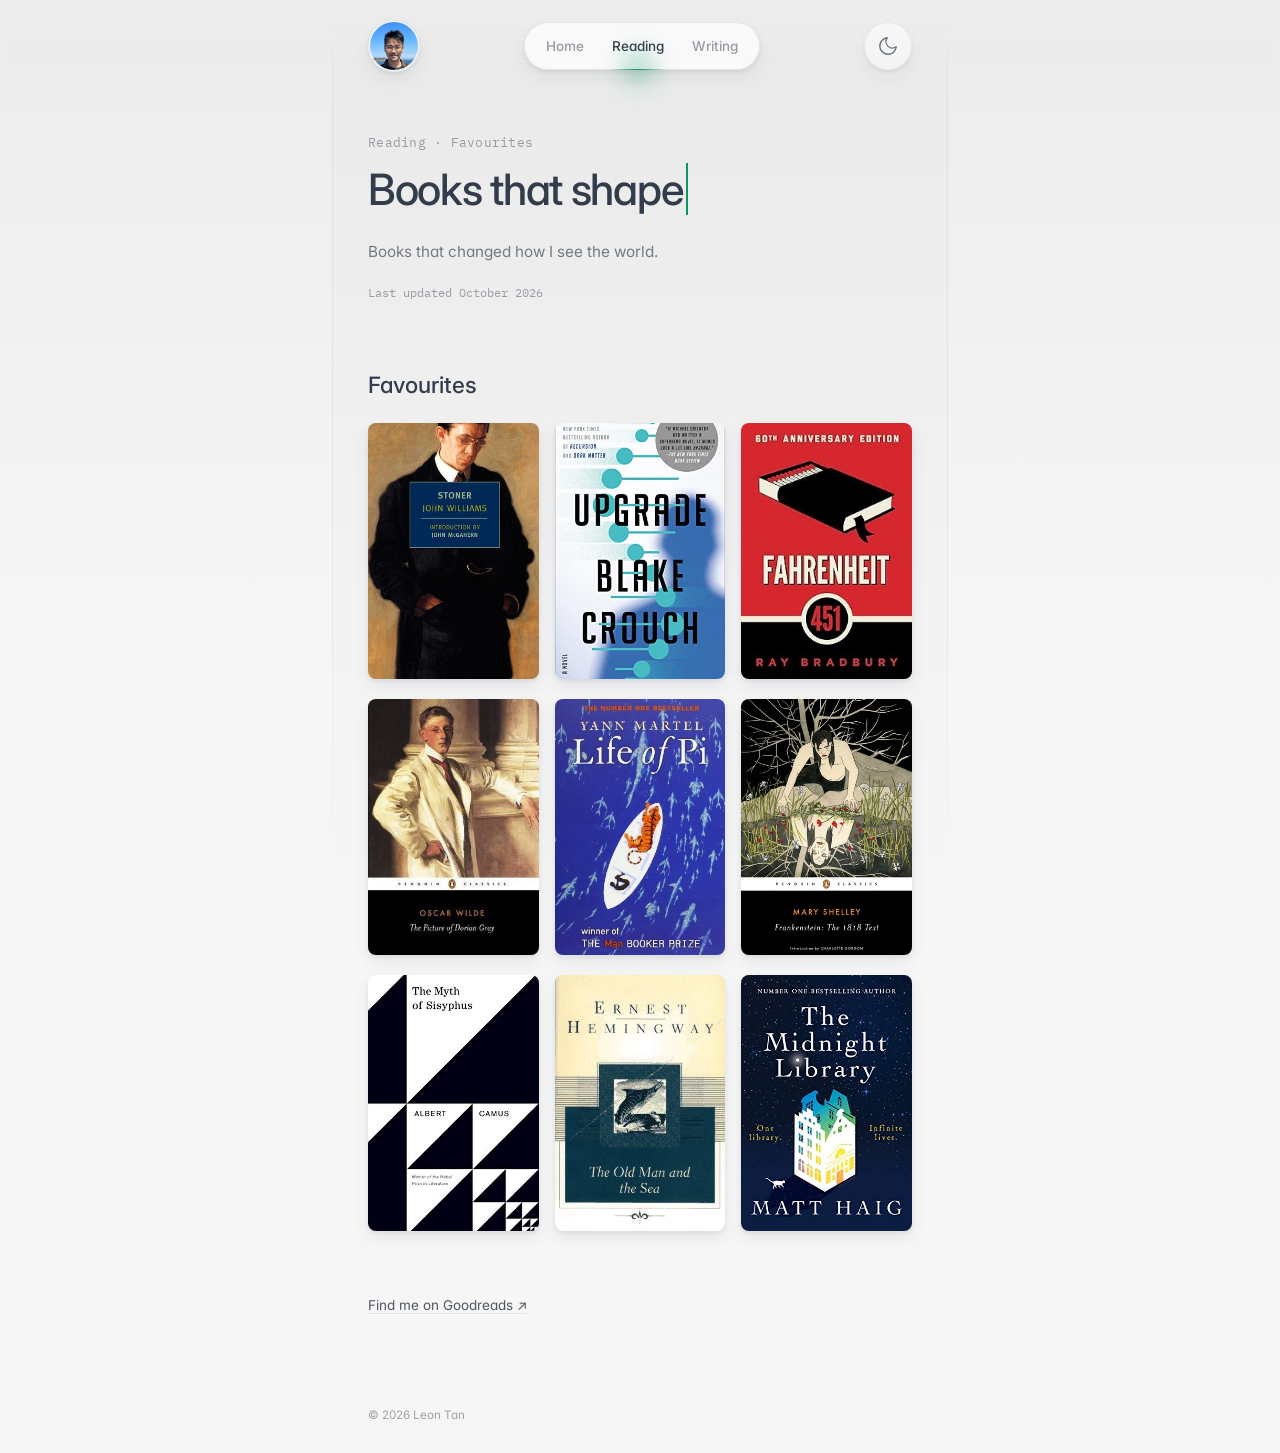
==== commit d721b00d: "v3.0.0 - Added Writing section with initial article and build script - Created a new Writing section" ====
--- a/reading/index.html
+++ b/reading/index.html
@@ -47,6 +47,7 @@
             <nav class="glass site-nav" aria-label="Main">
                 <a href="../">Home</a>
                 <a href="./" class="active" aria-current="page">Reading</a>
+                <a href="../writing/">Writing</a>
             </nav>
 
             <button id="theme-toggle" class="glass" type="button" aria-label="Switch theme">
@@ -88,7 +89,7 @@
 
     <!-- ========== FOOTER ========== -->
     <footer class="container">
-        <div>&#169; 2026 Leon Tan. All rights reserved.</div>
+        <div>&#169; 2026 Leon Tan</div>
     </footer>
 </body>
 
